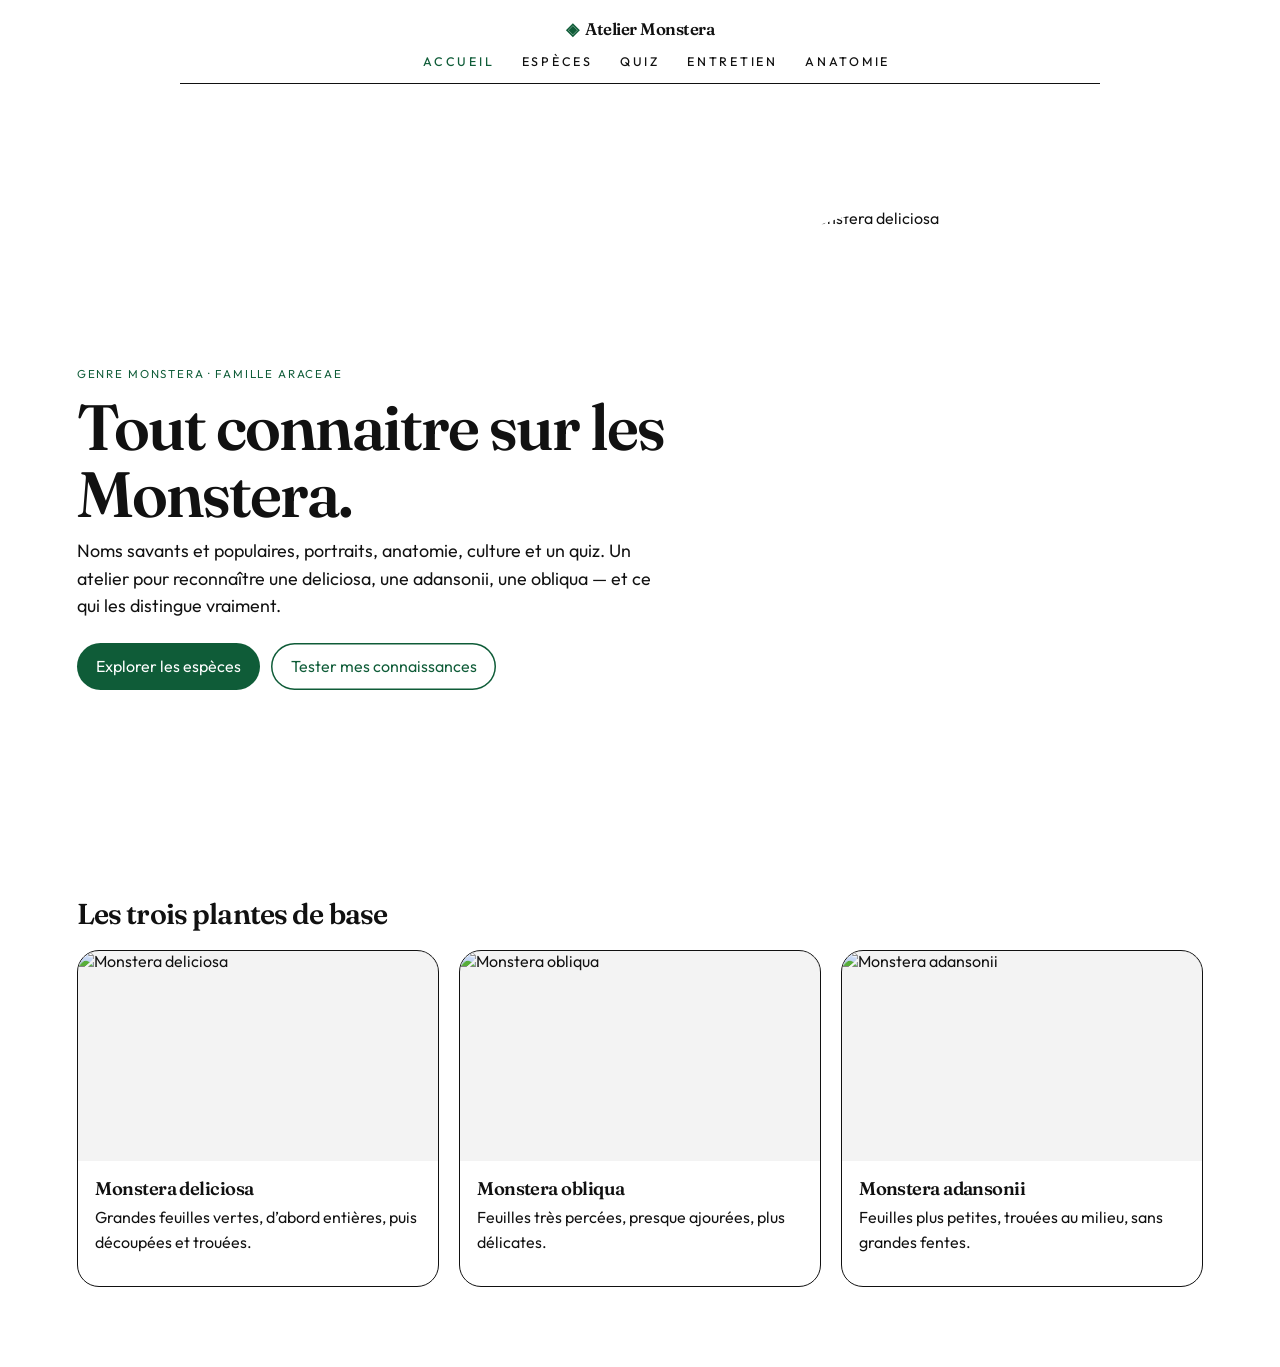
==== a/index.html @ 1e96f562 "Afficher le nombre d'especes et de cultivars, et estimer les tailles. Co-authored-by: Cursor <cursor" ====
<!doctype html>
<html lang="fr">
  <head>
    <meta charset="UTF-8" />
    <base href="../" />
    <meta http-equiv="Cache-Control" content="no-cache, no-store, must-revalidate" />
    <meta http-equiv="Pragma" content="no-cache" />
    <meta http-equiv="Expires" content="0" />
    <link rel="icon" href="data:image/svg+xml,<svg xmlns='http://www.w3.org/2000/svg' viewBox='0 0 100 100'><text y='.9em' font-size='90'>🌿</text></svg>" />
    <meta name="viewport" content="width=device-width, initial-scale=1.0" />
    <meta name="description" content="Atelier Monstera — tout apprendre sur les Monsteras : espèces, photos, noms, entretien et quiz." />
    <link rel="preconnect" href="https://fonts.googleapis.com" />
    <link rel="preconnect" href="https://fonts.gstatic.com" crossorigin />
    <link href="https://fonts.googleapis.com/css2?family=Fraunces:ital,opsz,wght@0,9..144,400;0,9..144,600;0,9..144,700;1,9..144,400&family=Outfit:wght@380;450;550;650&display=swap" rel="stylesheet" />
    <title>Atelier Monstera — apprendre la plante</title>
  </head>
  <body>
    <div id="root"></div>
    <script>
      (function () {
        var t = Date.now();
        var root = new URL("../", location.href).href;
        var css = document.createElement("link");
        css.rel = "stylesheet";
        css.href = root + "styles.css?t=" + t;
        document.head.appendChild(css);

        var leafletCss = document.createElement("link");
        leafletCss.rel = "stylesheet";
        leafletCss.href = "https://cdn.jsdelivr.net/npm/leaflet@1.9.4/dist/leaflet.css";
        document.head.appendChild(leafletCss);

        var files = ["catalog2.js", "data.js", "https://cdn.jsdelivr.net/npm/leaflet@1.9.4/dist/leaflet.js", "app-carte.js"];
        function next(i) {
          if (i >= files.length) return;
          var s = document.createElement("script");
          s.src = files[i].indexOf("http") === 0 ? files[i] : root + files[i] + "?t=" + t;
          s.onerror = function () {
            next(i + 1);
          };
          s.onload = function () {
            next(i + 1);
          };
          document.body.appendChild(s);
        }
        next(0);
      })();
    </script>
  </body>
</html>
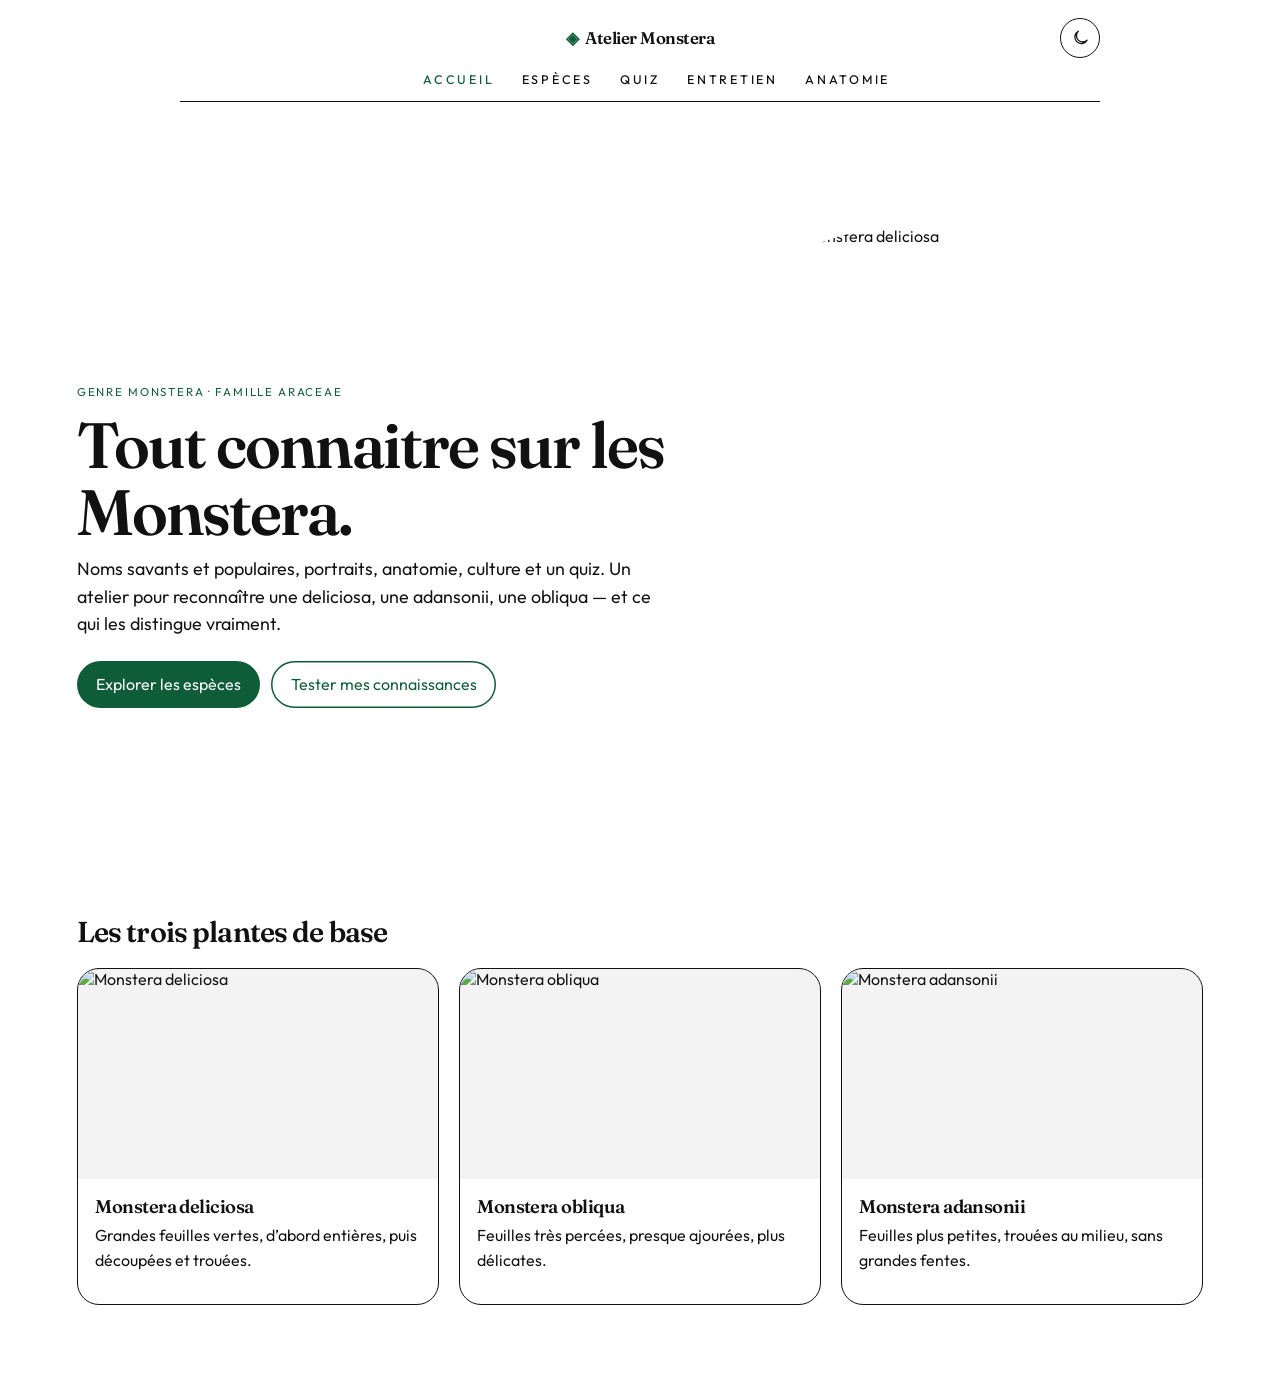
==== commit cc75015e: "Ajouter un bouton soleil/lune pour le mode clair et sombre. Co-authored-by: Cursor <cursoragent@curs" ====
--- a/a/index.html
+++ b/a/index.html
@@ -22,7 +22,7 @@
         var root = new URL("../", location.href).href;
         var css = document.createElement("link");
         css.rel = "stylesheet";
-        css.href = root + "styles.css?t=" + t;
+        css.href = root + "styles-theme.css?t=" + t;
         document.head.appendChild(css);
 
         var leafletCss = document.createElement("link");
@@ -30,7 +30,7 @@
         leafletCss.href = "https://cdn.jsdelivr.net/npm/leaflet@1.9.4/dist/leaflet.css";
         document.head.appendChild(leafletCss);
 
-        var files = ["catalog2.js", "data.js", "https://cdn.jsdelivr.net/npm/leaflet@1.9.4/dist/leaflet.js", "app-carte.js"];
+        var files = ["catalog2.js", "data.js", "https://cdn.jsdelivr.net/npm/leaflet@1.9.4/dist/leaflet.js", "app-theme.js"];
         function next(i) {
           if (i >= files.length) return;
           var s = document.createElement("script");
